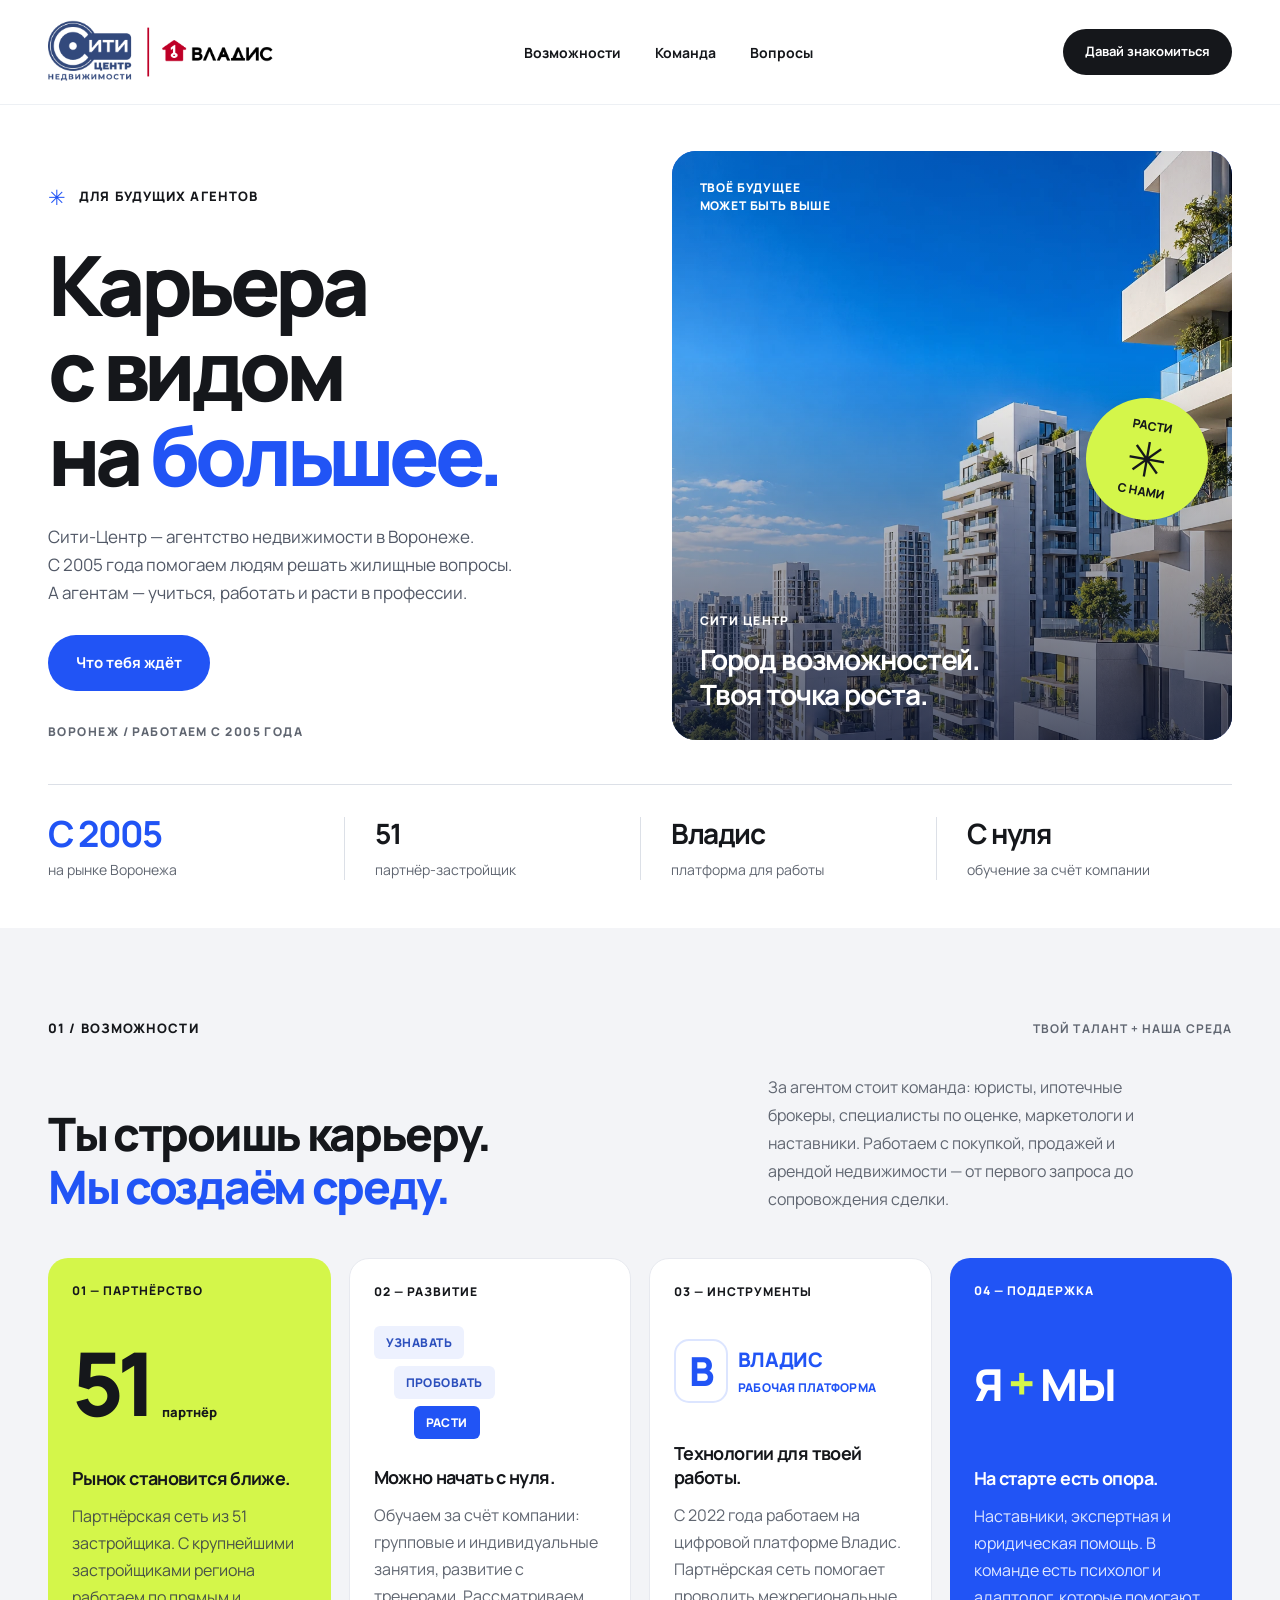
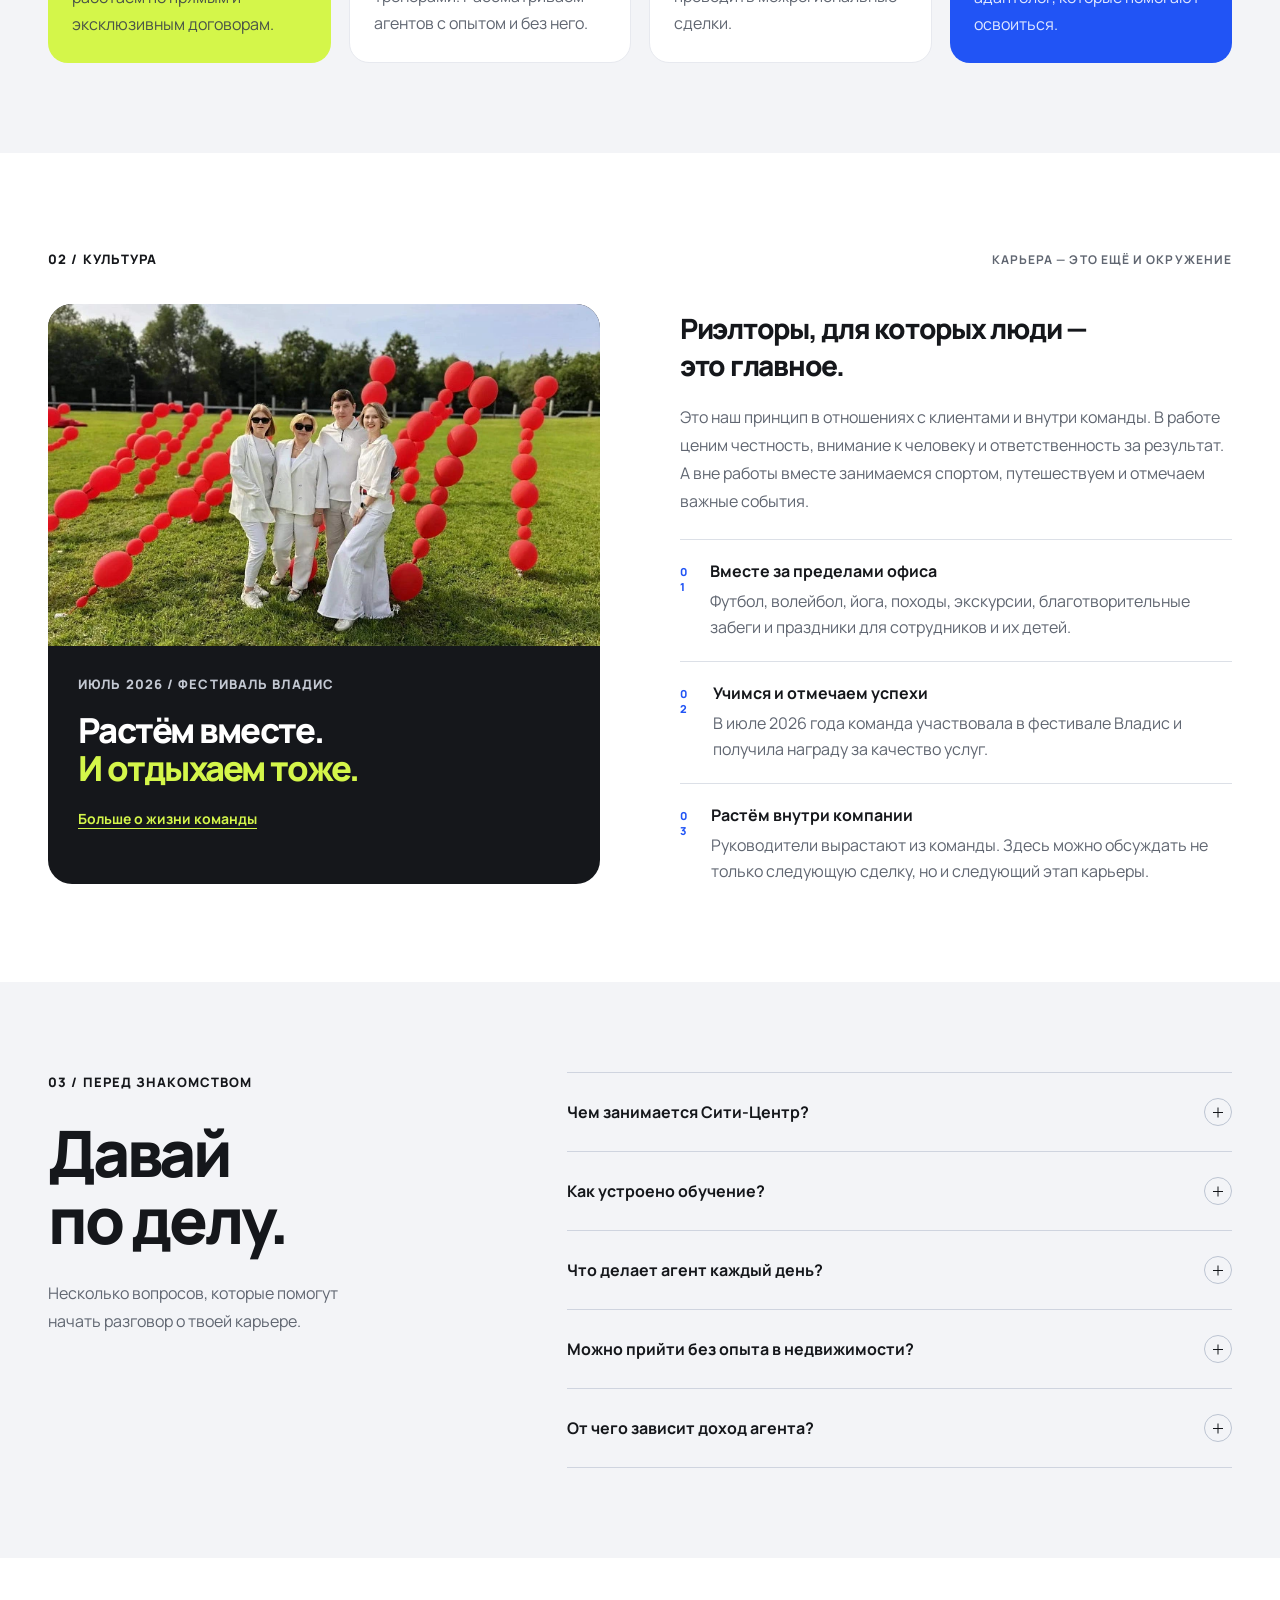
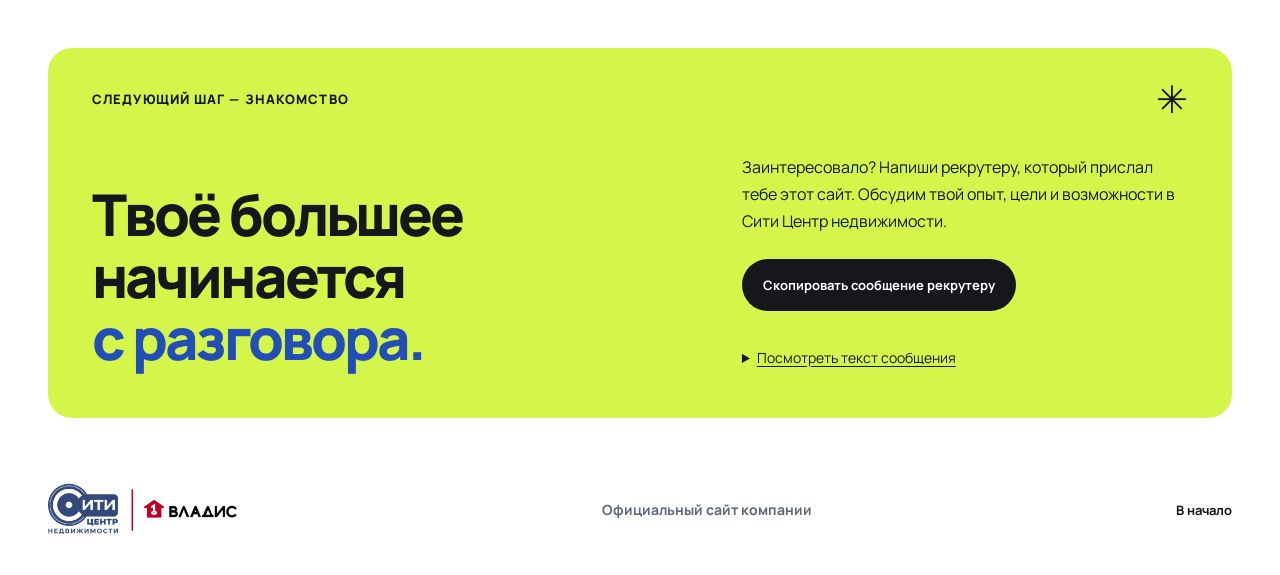
==== index.html @ d43dd305 "Publish standalone City Centre careers website" ====
<!doctype html>
<html lang="ru">
<head>
  <meta charset="UTF-8">
  <meta name="viewport" content="width=device-width, initial-scale=1">
  <meta name="theme-color" content="#2154f5">
  <title>Карьера в Сити-Центр — недвижимость, Воронеж</title>
  <meta name="description" content="Сити-Центр: агентство недвижимости в Воронеже с 2005 года. Обучение с нуля, наставники, юридическая поддержка, 51 партнёр-застройщик и платформа Владис.">
  <meta property="og:title" content="Карьера в Сити-Центр — люди здесь главное">
  <meta property="og:description" content="Начни или продолжи карьеру в недвижимости: обучение за счёт компании, поддержка специалистов, платформа Владис и активная жизнь команды в Воронеже.">
  <meta property="og:type" content="website">
  <link rel="icon" type="image/svg+xml" href="data:image/svg+xml,%3Csvg xmlns='http://www.w3.org/2000/svg' viewBox='0 0 32 32'%3E%3Crect width='32' height='32' rx='8' fill='%232154f5'/%3E%3Cpath d='M23 9a10 10 0 1 0 0 14' fill='none' stroke='%23d4f64a' stroke-width='5'/%3E%3C/svg%3E">
  <link rel="stylesheet" href="assets/site.css">
  <script src="assets/site.js" defer></script>
</head>
<body>
  <a class="skip-link" href="#main">К содержанию</a>
  <header class="header">
    <div class="container header-inner">
      <a class="brand" href="#top" aria-label="Сити Центр недвижимости — в начало">
        <img class="brand-logo" src="assets/company-logo.png" alt="Сити-Центр недвижимости" width="327" height="93">
      </a>
      <nav class="desktop-nav" aria-label="Главная навигация">
        <a href="#possibilities">Возможности</a><a href="#culture">Команда</a><a href="#questions">Вопросы</a>
      </nav>
      <a class="button button-dark header-cta" href="#meet">Давай знакомиться</a>
      <button class="menu-toggle" aria-label="Открыть меню" aria-expanded="false" aria-controls="mobile-nav"><span></span><span></span></button>
    </div>
    <nav class="mobile-nav" id="mobile-nav" aria-label="Мобильная навигация" hidden>
      <a href="#possibilities">Возможности</a><a href="#culture">Команда</a><a href="#questions">Вопросы</a><a href="#meet">Давай знакомиться</a>
    </nav>
  </header>
  <main id="main">
    <section class="hero container" id="top">
      <div class="hero-copy">
        <p class="eyebrow"><span class="tiny-cross" aria-hidden="true">✳</span> ДЛЯ БУДУЩИХ АГЕНТОВ</p>
        <h1>Карьера<br>с видом<br>на <span>большее.</span></h1>
        <p class="hero-description">Сити-Центр — агентство недвижимости в Воронеже.<br class="desktop-break"> С 2005 года помогаем людям решать жилищные вопросы.<br>А агентам — учиться, работать и расти в профессии.</p>
        <a class="button button-blue" href="#possibilities">Что тебя ждёт</a>
        <p class="hero-footnote">ВОРОНЕЖ / РАБОТАЕМ С 2005 ГОДА</p>
      </div>
      <div class="hero-art">
        <img src="assets/career-hero.webp" alt="Архитектурная композиция современного города" width="1024" height="1024" fetchpriority="high">
        <div class="hero-art-shade"></div>
        <span class="art-top">ТВОЁ БУДУЩЕЕ<br>МОЖЕТ БЫТЬ ВЫШЕ</span>
        <div class="art-label"><span>СИТИ ЦЕНТР</span><p>Город возможностей.<br>Твоя точка роста.</p></div>
        <div class="art-sticker" aria-hidden="true"><span>РАСТИ</span><span class="sticker-star">✳</span><span>С НАМИ</span></div>
      </div>
    </section>
    <div class="container facts" aria-label="Что есть в Сити Центр недвижимости">
      <div class="fact"><strong>С 2005</strong><span>на рынке Воронежа</span></div>
      <div class="fact"><strong>51</strong><span>партнёр-застройщик</span></div>
      <div class="fact"><strong>Владис</strong><span>платформа для работы</span></div>
      <div class="fact"><strong>С нуля</strong><span>обучение за счёт компании</span></div>
    </div>
    <section class="possibilities section" id="possibilities">
      <div class="container">
        <div class="section-heading"><p class="eyebrow">01 / ВОЗМОЖНОСТИ</p><span class="section-aside">ТВОЙ ТАЛАНТ + НАША СРЕДА</span></div>
        <div class="heading-grid"><h2>Ты строишь карьеру.<br><span>Мы создаём среду.</span></h2><p>За агентом стоит команда: юристы, ипотечные брокеры, специалисты по оценке, маркетологи и наставники. Работаем с покупкой, продажей и арендой недвижимости — от первого запроса до сопровождения сделки.</p></div>
        <div class="benefits-grid">
          <article class="benefit benefit-lime"><span class="card-index">01 — ПАРТНЁРСТВО</span><div class="partner-stat">51<span>партнёр</span></div><div><h3>Рынок становится ближе.</h3><p>Партнёрская сеть из 51 застройщика. С крупнейшими застройщиками региона работаем по прямым и эксклюзивным договорам.</p></div></article>
          <article class="benefit benefit-white"><span class="card-index">02 — РАЗВИТИЕ</span><div class="learning-visual" aria-hidden="true"><span>УЗНАВАТЬ</span><span>ПРОБОВАТЬ</span><span>РАСТИ</span></div><div><h3>Можно начать с нуля.</h3><p>Обучаем за счёт компании: групповые и индивидуальные занятия, развитие с тренерами. Рассматриваем агентов с опытом и без него.</p></div></article>
          <article class="benefit benefit-white"><span class="card-index">03 — ИНСТРУМЕНТЫ</span><div class="platform-visual" aria-hidden="true"><span class="platform-symbol">В</span><span>ВЛАДИС<small>РАБОЧАЯ ПЛАТФОРМА</small></span></div><div><h3>Технологии для твоей работы.</h3><p>С 2022 года работаем на цифровой платформе Владис. Партнёрская сеть помогает проводить межрегиональные сделки.</p></div></article>
          <article class="benefit benefit-blue"><span class="card-index">04 — ПОДДЕРЖКА</span><div class="team-visual" aria-hidden="true">Я <span>+</span> МЫ</div><div><h3>На старте есть опора.</h3><p>Наставники, экспертная и юридическая помощь. В команде есть психолог и адаптолог, которые помогают освоиться.</p></div></article>
        </div>
      </div>
    </section>
    <section class="culture container section" id="culture">
      <div class="section-heading"><p class="eyebrow">02 / КУЛЬТУРА</p><span class="section-aside">КАРЬЕРА — ЭТО ЕЩЁ И ОКРУЖЕНИЕ</span></div>
      <div class="culture-grid">
        <figure class="culture-statement culture-real"><img src="assets/team-festival.webp" alt="Команда Сити-Центр на фестивале Владис, июль 2026 года" width="763" height="472" loading="lazy"><figcaption><p class="eyebrow">ИЮЛЬ 2026 / ФЕСТИВАЛЬ ВЛАДИС</p><h2>Растём вместе.<br><span>И отдыхаем тоже.</span></h2><a class="text-link" href="https://xn-----flckcgia1cckawdfre3e.xn--p1ai/corporate-life/" target="_blank" rel="noopener">Больше о жизни команды</a></figcaption></figure>
        <div class="culture-copy"><p class="large-copy">Риэлторы, для которых люди — это главное.</p><p>Это наш принцип в отношениях с клиентами и внутри команды. В работе ценим честность, внимание к человеку и ответственность за результат. А вне работы вместе занимаемся спортом, путешествуем и отмечаем важные события.</p><div class="culture-point"><span>01</span><div><h3>Вместе за пределами офиса</h3><p>Футбол, волейбол, йога, походы, экскурсии, благотворительные забеги и праздники для сотрудников и их детей.</p></div></div><div class="culture-point"><span>02</span><div><h3>Учимся и отмечаем успехи</h3><p>В июле 2026 года команда участвовала в фестивале Владис и получила награду за качество услуг.</p></div></div><div class="culture-point"><span>03</span><div><h3>Растём внутри компании</h3><p>Руководители вырастают из команды. Здесь можно обсуждать не только следующую сделку, но и следующий этап карьеры.</p></div></div></div>
      </div>
    </section>
    <section class="questions section" id="questions">
      <div class="container faq-grid">
        <div><p class="eyebrow">03 / ПЕРЕД ЗНАКОМСТВОМ</p><h2>Давай<br>по делу.</h2><p class="faq-intro">Несколько вопросов, которые помогут начать разговор о твоей карьере.</p></div>
        <div class="faq-list">
          <details><summary>Чем занимается Сити-Центр?<span class="faq-plus" aria-hidden="true"></span></summary><div class="faq-answer">Мы — агентство полного цикла в Воронеже, работаем с 2005 года. Помогаем покупать, продавать и арендовать недвижимость, подбирать ипотеку, оценивать объекты и сопровождать сделки.</div></details>
          <details><summary>Как устроено обучение?<span class="faq-plus" aria-hidden="true"></span></summary><div class="faq-answer">Есть обучение за счёт компании, занятия в группе и индивидуально. На сайте опубликованы документы собственного учебного центра. <a class="text-link" href="https://xn-----flckcgia1cckawdfre3e.xn--p1ai/about/tsentr-obrazovaniya/" target="_blank" rel="noopener">Посмотреть центр образования</a>.</div></details>
          <details><summary>Что делает агент каждый день?<span class="faq-plus" aria-hidden="true"></span></summary><div class="faq-answer">Общается с клиентами, подбирает и презентует объекты, организует показы, ведёт переговоры и работает в CRM. Юристы, ипотечные брокеры и другие специалисты помогают по своей части сделки.</div></details>
          <details><summary>Можно прийти без опыта в недвижимости?<span class="faq-plus" aria-hidden="true"></span></summary><div class="faq-answer">Да. На позиции специалистов по недвижимости рассматриваем кандидатов с опытом и без него. Важны общительность, внимание к клиентам и готовность учиться. Требования к выбранной роли обсудим на встрече.</div></details>
          <details><summary>От чего зависит доход агента?<span class="faq-plus" aria-hidden="true"></span></summary><div class="faq-answer">В партнёрской модели доход агента зависит от результатов сделок. Конкретный процент, формат сотрудничества и условия для выбранной роли обсуждаются с рекрутером.</div></details>
        </div>
      </div>
    </section>
    <section class="meet container" id="meet">
      <div class="meet-top"><p class="eyebrow">СЛЕДУЮЩИЙ ШАГ — ЗНАКОМСТВО</p><span aria-hidden="true">✳</span></div>
      <div class="meet-grid"><h2>Твоё большее<br>начинается<br><span>с разговора.</span></h2><div class="meet-copy"><p>Заинтересовало? Напиши рекрутеру, который прислал тебе этот сайт. Обсудим твой опыт, цели и возможности в Сити Центр недвижимости.</p><button class="button button-dark" id="copy-message">Скопировать сообщение рекрутеру</button><p class="copy-feedback" id="copy-feedback" role="status" aria-live="polite"></p><details class="message-fallback"><summary>Посмотреть текст сообщения</summary><p id="message-text">Здравствуйте! Познакомился(ась) с Сити Центр недвижимости. Хочу узнать больше о работе агента, корпоративном обучении и условиях сотрудничества. Когда можем пообщаться?</p></details></div></div>
    </section>
  </main>
  <footer class="footer container"><a class="brand footer-brand" href="#top"><img class="brand-logo" src="assets/company-logo.png" alt="Сити-Центр недвижимости" width="327" height="93" loading="lazy"></a><a class="official-site" href="https://xn-----flckcgia1cckawdfre3e.xn--p1ai/" target="_blank" rel="noopener">Официальный сайт компании</a><a href="#top">В начало</a></footer>
</body>
</html>
---- assets/site.css ----
@import url('./fonts.css');
:root{--blue:#2154f5;--lime:#d4f64a;--ink:#15171b;--muted:#606671;--paper:#f3f4f7;--line:#dce0e7;--radius:24px;font-family:Manrope,Arial,sans-serif;color:var(--ink);background:#fff;font-synthesis:none}
*{box-sizing:border-box}html{scroll-behavior:smooth;scroll-padding-top:100px}body{margin:0}button,a,summary{-webkit-tap-highlight-color:transparent}a{color:inherit;text-decoration:none}button{font:inherit}button,summary{cursor:pointer}p,h1,h2,h3{margin:0}img{max-width:100%;display:block}::selection{background:var(--lime);color:var(--ink)}:focus-visible{outline:3px solid var(--blue);outline-offset:5px}.container{max-width:1320px;width:calc(100% - 96px);margin-inline:auto}.eyebrow{font-size:.8125rem;font-weight:750;letter-spacing:.085em;line-height:1.6}.skip-link{position:fixed;top:-80px;left:16px;padding:12px;background:var(--lime);z-index:100}.skip-link:focus{top:16px}.header{background:rgba(255,255,255,.96);position:sticky;top:0;z-index:20;border-bottom:1px solid #edf0f4;backdrop-filter:blur(14px)}.header-inner{height:104px;display:flex;align-items:center;justify-content:space-between;gap:30px}.brand{display:flex;align-items:center;gap:10px;flex-shrink:0}.brand-mark{width:43px;height:43px;border-radius:12px;background:var(--blue);color:var(--lime);font-size:3.25rem;font-weight:800;line-height:.65;padding:4px 0 0 7px}.brand-name{font-weight:800;font-size:1.35rem;letter-spacing:-.055em;line-height:1.05}.brand-name span{display:block;font-size:.625rem;letter-spacing:.175em;margin-top:7px}.desktop-nav{display:flex;gap:34px;font-size:.875rem;font-weight:650}.desktop-nav a:hover,.footer>a:last-child:hover{color:var(--blue)}.button{display:inline-flex;align-items:center;justify-content:center;border:0;border-radius:100px;padding:18px 28px;line-height:1.35;font-weight:700;font-size:.9375rem;transition:transform .2s,background .2s;min-height:52px;text-align:center}.button:hover{transform:translateY(-2px)}.button-dark{background:var(--ink);color:white}.button-dark:hover{background:#353b45}.button-blue{background:var(--blue);color:white}.button-blue:hover{background:#1543d6}.header-cta{font-size:.8125rem;padding:14px 22px;min-height:46px}.menu-toggle,.mobile-nav{display:none}.hero{display:grid;grid-template-columns:1.05fr 1fr;gap:35px;padding-top:46px;padding-bottom:44px;align-items:stretch}.hero-copy{padding:30px 0 0}.tiny-cross{color:var(--blue);font-size:1.3rem;vertical-align:middle;margin-right:8px}.hero h1{font-size:clamp(3.6rem,6.5vw,6rem);font-weight:800;line-height:1.02;letter-spacing:-.067em;margin:28px 0 26px}.hero h1>span{color:var(--blue)}.hero-description{font-size:1.0625rem;line-height:1.65;margin-bottom:28px;color:#515866}.hero-footnote{font-size:.6875rem;letter-spacing:.12em;font-weight:750;color:var(--muted);margin-top:32px}.hero-art{position:relative;background:#153cc5;border-radius:var(--radius);overflow:hidden;min-height:580px}.hero-art>img{width:100%;height:100%;object-fit:cover;position:absolute;inset:0}.hero-art-shade{position:absolute;inset:0;background:linear-gradient(180deg,rgba(8,22,72,.15),transparent 35%,rgba(8,18,49,.7))}.art-top{position:absolute;top:28px;left:28px;font-weight:750;font-size:.75rem;letter-spacing:.07em;color:white;line-height:1.5}.art-label{position:absolute;bottom:28px;left:28px;color:white}.art-label>span{font-weight:750;font-size:.6875rem;letter-spacing:.12em}.art-label p{margin-top:12px;font-size:1.75rem;font-weight:700;line-height:1.25;letter-spacing:-.04em}.art-sticker{position:absolute;top:42%;right:24px;transform:rotate(10deg);border-radius:50%;background:var(--lime);width:122px;height:122px;display:flex;flex-direction:column;align-items:center;justify-content:center;font-size:.75rem;font-weight:800;line-height:1.1;color:var(--ink);box-shadow:0 3px 15px #00000015}.sticker-star{font-size:3rem;line-height:1.1}.facts{display:grid;grid-template-columns:repeat(4,1fr);border-top:1px solid var(--line);padding-block:32px 48px}.fact{display:flex;flex-direction:column;gap:8px;padding-left:30px;border-left:1px solid var(--line)}.fact:first-child{border-left:0;padding-left:0}.fact strong{font-size:1.75rem;letter-spacing:-.05em;line-height:1.2}.fact:first-child strong{color:var(--blue);font-size:2.25rem;line-height:.93}.fact span{font-size:.8125rem;color:var(--muted);line-height:1.5}.section{padding-block:90px}.possibilities{background:var(--paper)}.section-heading{display:flex;justify-content:space-between;gap:24px;margin-bottom:34px}.section-aside{font-size:.6875rem;font-weight:700;letter-spacing:.09em;color:var(--muted);line-height:1.8}.heading-grid{display:grid;grid-template-columns:1.4fr 1fr;gap:70px;align-items:end;margin-bottom:45px}h2{font-size:clamp(2.25rem,3.6vw,3.4rem);line-height:1.15;letter-spacing:-.05em;font-weight:800}.heading-grid h2 span{color:var(--blue)}.heading-grid>p{font-size:1rem;line-height:1.75;color:var(--muted);max-width:410px}.benefits-grid{display:grid;grid-template-columns:repeat(4,1fr);gap:18px}.benefit{padding:24px;border-radius:20px;display:flex;flex-direction:column;min-height:398px;justify-content:space-between;gap:26px}.benefit-lime{background:var(--lime)}.benefit-white{background:white;border:1px solid #e7e9ef}.benefit-blue{background:var(--blue);color:#fff}.card-index{font-size:.625rem;font-weight:750;letter-spacing:.085em}.benefit h3{font-size:1.125rem;letter-spacing:-.035em;line-height:1.35;margin-bottom:12px}.benefit p{font-size:.875rem;line-height:1.7;color:#495348}.benefit-white p{color:var(--muted)}.benefit-blue p{color:#e0e8ff}.partner-stat{font-size:5.5rem;line-height:.9;letter-spacing:-.08em;font-weight:750;display:flex;align-items:flex-end;gap:12px}.partner-stat>span{font-size:.8125rem;letter-spacing:0;line-height:1.5}.learning-visual{display:flex;flex-direction:column;align-items:flex-start;gap:7px;font-size:.6875rem;font-weight:750;letter-spacing:.04em}.learning-visual span{padding:8px 12px;background:#edf1fe;border-radius:6px;color:#2d50bd}.learning-visual span:nth-child(2){margin-left:20px}.learning-visual span:nth-child(3){margin-left:40px;background:var(--blue);color:#fff}.platform-visual{display:flex;align-items:center;gap:10px;color:var(--blue);font-size:1.25rem;font-weight:800;letter-spacing:-.035em}.platform-visual small{font-size:.5625rem;letter-spacing:.02em;display:block;margin-top:6px}.platform-symbol{display:flex;align-items:center;justify-content:center;width:54px;height:64px;border:2px solid #dce5ff;border-radius:15px;font-size:2.5rem}.team-visual{font-size:2.75rem;font-weight:800;letter-spacing:-.04em;white-space:nowrap}.team-visual span{color:var(--lime);font-size:3rem}.culture{padding-top:96px;padding-bottom:98px}.culture-grid{display:grid;grid-template-columns:1fr 1fr;gap:80px}.culture-statement{background:var(--ink);border-radius:var(--radius);padding:36px 40px;min-height:500px;display:flex;flex-direction:column;justify-content:space-between;color:white}.culture-star{font-size:4.25rem;color:var(--lime);line-height:1}.culture-statement h2{font-size:clamp(2.4rem,3.8vw,3.75rem);line-height:1.1}.culture-statement h2 span{color:var(--lime)}.culture-copy{padding-top:6px}.large-copy{font-size:1.75rem;font-weight:750;letter-spacing:-.045em;line-height:1.3;margin-bottom:20px;max-width:410px}.culture-copy>p:not(.large-copy){font-size:1rem;line-height:1.75;color:var(--muted);margin-bottom:24px}.culture-point{display:flex;gap:23px;border-top:1px solid var(--line);padding-top:20px;margin-top:20px}.culture-point>span{font-size:.6875rem;font-weight:750;color:var(--blue);padding-top:4px}.culture-point h3{font-size:1rem;margin-bottom:6px}.culture-point p{font-size:.875rem;line-height:1.65;color:var(--muted)}.questions{background:var(--paper)}.faq-grid{display:grid;grid-template-columns:.8fr 1.3fr;gap:110px}.faq-grid h2{font-size:4rem;line-height:1.05;margin-top:26px}.faq-intro{font-size:1rem;line-height:1.75;color:var(--muted);margin-top:25px;max-width:300px}.faq-list{border-top:1px solid #cfd4df}.faq-list details{border-bottom:1px solid #cfd4df}.faq-list summary{list-style:none;display:flex;align-items:center;justify-content:space-between;gap:24px;padding:25px 0;font-size:1rem;font-weight:650;line-height:1.5}.faq-list summary::-webkit-details-marker{display:none}.faq-plus{position:relative;flex-shrink:0;width:28px;height:28px;border:1px solid #bcc4d2;border-radius:50%}.faq-plus::before,.faq-plus::after{content:"";position:absolute;background:var(--ink);width:10px;height:1px;top:13px;left:8px}.faq-plus::after{transform:rotate(90deg);transition:transform .2s}details[open] .faq-plus::after{transform:rotate(0)}details[open] summary{color:var(--blue)}.faq-answer{font-size:.9375rem;line-height:1.75;color:var(--muted);padding:0 50px 24px 0}.meet{background:var(--lime);border-radius:var(--radius);padding:32px 44px 48px;margin-top:90px;margin-bottom:65px}.meet-top{display:flex;justify-content:space-between;align-items:center;margin-bottom:35px}.meet-top>span{font-size:2.4rem;line-height:1}.meet-grid{display:grid;grid-template-columns:1.3fr 1fr;gap:70px;align-items:end}.meet h2{font-size:clamp(2.5rem,4.5vw,4.25rem);line-height:1.08}.meet h2 span{color:#234eb7}.meet-copy>p:first-child{font-size:1rem;line-height:1.7;margin-bottom:24px}.meet-copy .button{font-size:.8125rem;padding:16px 21px}.copy-feedback{min-height:1.6em;font-size:.8125rem;font-weight:650;line-height:1.6;margin-top:12px}.message-fallback{font-size:.75rem;line-height:1.7}.message-fallback summary{text-decoration:underline;text-underline-offset:3px}.message-fallback p{margin-top:10px;user-select:all}.footer{display:flex;align-items:center;justify-content:space-between;gap:32px;padding-bottom:38px}.footer>p{font-size:.625rem;font-weight:750;color:var(--muted);letter-spacing:.09em}.footer>a:last-child{font-size:.8125rem;font-weight:700}.footer-brand .brand-mark{width:35px;height:35px;font-size:2.6rem;border-radius:10px;padding-left:5px}.footer-brand .brand-name{font-size:1.1rem}.footer-brand .brand-name span{font-size:.5rem}
@media(min-width:1600px){.hero h1{font-size:6.25rem}.hero-art{min-height:640px}}
@media(max-width:1150px){.container{width:calc(100% - 64px)}.hero{gap:28px}.hero-art{min-height:545px}.hero h1{font-size:5rem}.benefits-grid{grid-template-columns:repeat(2,1fr)}.benefit{min-height:355px;padding:28px}.partner-stat{font-size:6rem}.culture-grid{gap:45px}.faq-grid{gap:65px}.heading-grid{gap:35px}.desktop-nav{gap:20px}.meet-grid{gap:35px}.art-label p{font-size:1.5rem}}
@media(max-width:850px){.container{width:calc(100% - 40px)}.header-inner{height:82px;gap:20px}.desktop-nav,.header-cta{display:none}.menu-toggle{display:flex;flex-direction:column;gap:6px;justify-content:center;align-items:center;width:46px;height:46px;border:1px solid var(--line);border-radius:50%;background:white}.menu-toggle span{display:block;width:18px;height:2px;background:var(--ink);transition:transform .2s}.menu-toggle[aria-expanded=true] span:first-child{transform:translateY(4px) rotate(45deg)}.menu-toggle[aria-expanded=true] span:last-child{transform:translateY(-4px) rotate(-45deg)}.mobile-nav:not([hidden]){display:flex;flex-direction:column;padding:8px 20px 22px;gap:0;border-top:1px solid var(--line)}.mobile-nav a{padding:12px 0;font-size:.9375rem;font-weight:650}.hero{grid-template-columns:1.1fr 1fr;padding-top:25px;gap:20px}.hero h1{font-size:clamp(3.25rem,7.6vw,4.3rem)}.hero-copy{padding-top:14px}.hero-art{min-height:510px}.hero-description{font-size:.9375rem}.hero-footnote{font-size:.625rem;line-height:1.8}.art-label{left:20px;bottom:22px}.art-label p{font-size:1.25rem}.art-top{left:20px;top:24px;font-size:.625rem}.art-sticker{right:12px;width:95px;height:95px}.sticker-star{font-size:2.4rem}.art-sticker>span:not(.sticker-star){font-size:.625rem}.facts{padding-bottom:32px;gap:14px}.fact{padding-left:16px}.fact strong{font-size:1.35rem}.fact span{font-size:.75rem}.section{padding-block:65px}.section-aside{display:none}.heading-grid{grid-template-columns:1fr;gap:22px}.heading-grid>p{max-width:610px}.culture-grid{grid-template-columns:1fr;gap:34px}.culture-statement{min-height:420px}.culture-statement h2{font-size:3.4rem}.culture-copy{padding-top:0}.large-copy{max-width:none}.faq-grid{gap:40px;grid-template-columns:.75fr 1fr}.faq-grid h2{font-size:3.3rem}.meet{padding:26px 28px 34px;margin-top:65px;margin-bottom:40px}.meet-grid{grid-template-columns:1fr;gap:30px}.meet h2{font-size:3.5rem}.meet-copy{max-width:550px}.footer>p{display:none}}
@media(max-width:600px){html{scroll-padding-top:88px}.container{width:calc(100% - 36px)}.brand-mark{width:37px;height:37px;font-size:2.9rem;padding-left:5px}.brand-name{font-size:1.2rem}.brand-name span{font-size:.5625rem}.header-inner{height:75px}.hero{grid-template-columns:1fr;padding-top:23px;gap:27px;padding-bottom:30px}.hero-copy{padding-top:0}.eyebrow{font-size:.6875rem}.hero h1{font-size:clamp(3.4rem,13vw,5rem);margin-top:20px;margin-bottom:21px;letter-spacing:-.055em}.hero-description{font-size:1rem;margin-bottom:22px}.hero-footnote{margin-top:22px;font-size:.625rem}.hero-art{min-height:395px;aspect-ratio:1.02}.art-label p{font-size:1.5rem}.art-top{font-size:.6875rem}.art-sticker{width:112px;height:112px;right:18px;top:36%}.sticker-star{font-size:2.9rem}.facts{grid-template-columns:1fr 1fr;padding-block:25px 30px;gap:28px 18px}.fact{padding-left:16px}.fact:nth-child(3){border:0;padding-left:0}.fact strong{font-size:1.55rem}.fact span{font-size:.75rem}.section{padding-block:50px}.section-heading{margin-bottom:24px}h2{font-size:2.25rem}.heading-grid{gap:20px;margin-bottom:28px}.heading-grid>p{font-size:.9375rem;line-height:1.75}.benefits-grid{grid-template-columns:1fr;gap:14px}.benefit{min-height:335px;padding:26px}.card-index{font-size:.6875rem}.benefit h3{font-size:1.25rem}.benefit p{font-size:.9375rem}.partner-stat{font-size:6rem}.partner-stat>span{font-size:1rem}.learning-visual{font-size:.75rem;gap:5px}.learning-visual span{padding:7px 12px}.platform-visual{font-size:1.6rem}.platform-visual small{font-size:.6875rem}.team-visual{font-size:3.5rem}.culture-grid{gap:29px}.culture-statement{min-height:390px;padding:28px}.culture-statement h2{font-size:2.75rem}.culture-star{font-size:3.75rem}.large-copy{font-size:1.625rem}.culture-point{gap:18px}.culture-point p{font-size:.9375rem}.faq-grid{grid-template-columns:1fr;gap:28px}.faq-grid h2{font-size:3.2rem;margin-top:18px}.faq-intro{max-width:360px;margin-top:18px;font-size:.9375rem}.faq-list summary{font-size:.9375rem;gap:18px;padding:22px 0}.faq-answer{padding-right:10px}.meet{padding:25px 24px 30px;border-radius:20px;margin-top:48px}.meet-top{align-items:start;gap:15px;margin-bottom:28px}.meet-top .eyebrow{font-size:.625rem;max-width:180px}.meet-top>span{font-size:2rem}.meet h2{font-size:clamp(2rem,9vw,3rem)}.meet-grid{gap:25px}.meet-copy>p:first-child{font-size:.9375rem}.meet-copy .button{width:100%;padding-inline:15px;font-size:.75rem}.message-fallback{font-size:.8125rem}.footer{padding-bottom:28px;gap:15px}.footer>a:last-child{font-size:.75rem}.footer-brand .brand-name{font-size:1rem}}
@media(prefers-reduced-motion:reduce){html{scroll-behavior:auto}*{transition:none!important}}

/* Readable copy and compact secondary labels. */
.hero-footnote,.section-aside,.card-index,.art-label>span,.learning-visual,.platform-visual small,.footer>p{font-size:.75rem}.fact span{font-size:.875rem}.benefit p,.culture-point p,.faq-answer,.faq-list summary,.meet-copy>p:first-child{font-size:1rem}.copy-feedback,.message-fallback{font-size:.875rem}
@media(max-width:600px){.art-top,.eyebrow,.hero-footnote,.card-index,.meet-top .eyebrow{font-size:.75rem}.meet-copy .button{font-size:.875rem}.faq-list summary,.benefit p,.culture-point p,.meet-copy>p:first-child{font-size:1rem}.fact span{font-size:.875rem}}

h1,h2,h3{overflow-wrap:anywhere}.hero-copy,.culture-statement,.meet-copy,.benefit,.faq-grid>div{min-width:0}

.hero-art{min-width:0;width:100%}

.facts{grid-template-columns:repeat(4,minmax(0,1fr))}.fact{min-width:0;overflow-wrap:anywhere}.art-label{right:20px;overflow-wrap:anywhere}.partner-stat{flex-wrap:wrap}.team-visual{white-space:normal}.faq-list summary{overflow-wrap:anywhere}.footer{flex-wrap:wrap}
@media(max-width:600px){.facts{grid-template-columns:repeat(2,minmax(0,1fr))}}

body{overflow-wrap:anywhere}.platform-visual{flex-wrap:wrap}.meet-top .eyebrow{min-width:0;flex:1}.header .brand{min-width:0;flex-shrink:1}.brand-name{min-width:0}.brand-mark,.menu-toggle{flex-shrink:0}.brand-mark{font-size:52px}.footer-brand .brand-mark{font-size:41px}
@media(max-width:600px){.brand-mark{font-size:46px}}

.brand-logo{width:226px;height:auto;max-width:100%;object-fit:contain}.header .brand{max-width:226px}.footer-brand .brand-logo{width:190px}.culture-real{margin:0;padding:0;overflow:hidden;min-height:0;justify-content:flex-start}.culture-real>img{width:100%;height:auto;object-fit:cover}.culture-real figcaption{padding:28px 30px 32px}.culture-real h2{font-size:clamp(2rem,2.7vw,2.7rem);margin:16px 0 20px}.culture-real .eyebrow{color:#c3c8d2}.text-link{text-decoration:underline;text-underline-offset:4px;font-weight:650}.culture-real .text-link{font-size:.875rem;color:var(--lime)}.faq-answer .text-link{color:var(--blue)}.official-site{font-size:.875rem;color:var(--muted);font-weight:650}.official-site:hover{color:var(--blue)}
@media(max-width:850px){.brand-logo{width:205px}.header .brand{max-width:calc(100% - 68px)}}
@media(max-width:600px){.brand-logo{width:195px}.footer-brand .brand-logo{width:165px}.culture-real figcaption{padding:24px}.culture-real h2{font-size:2rem}.official-site{font-size:.875rem}}
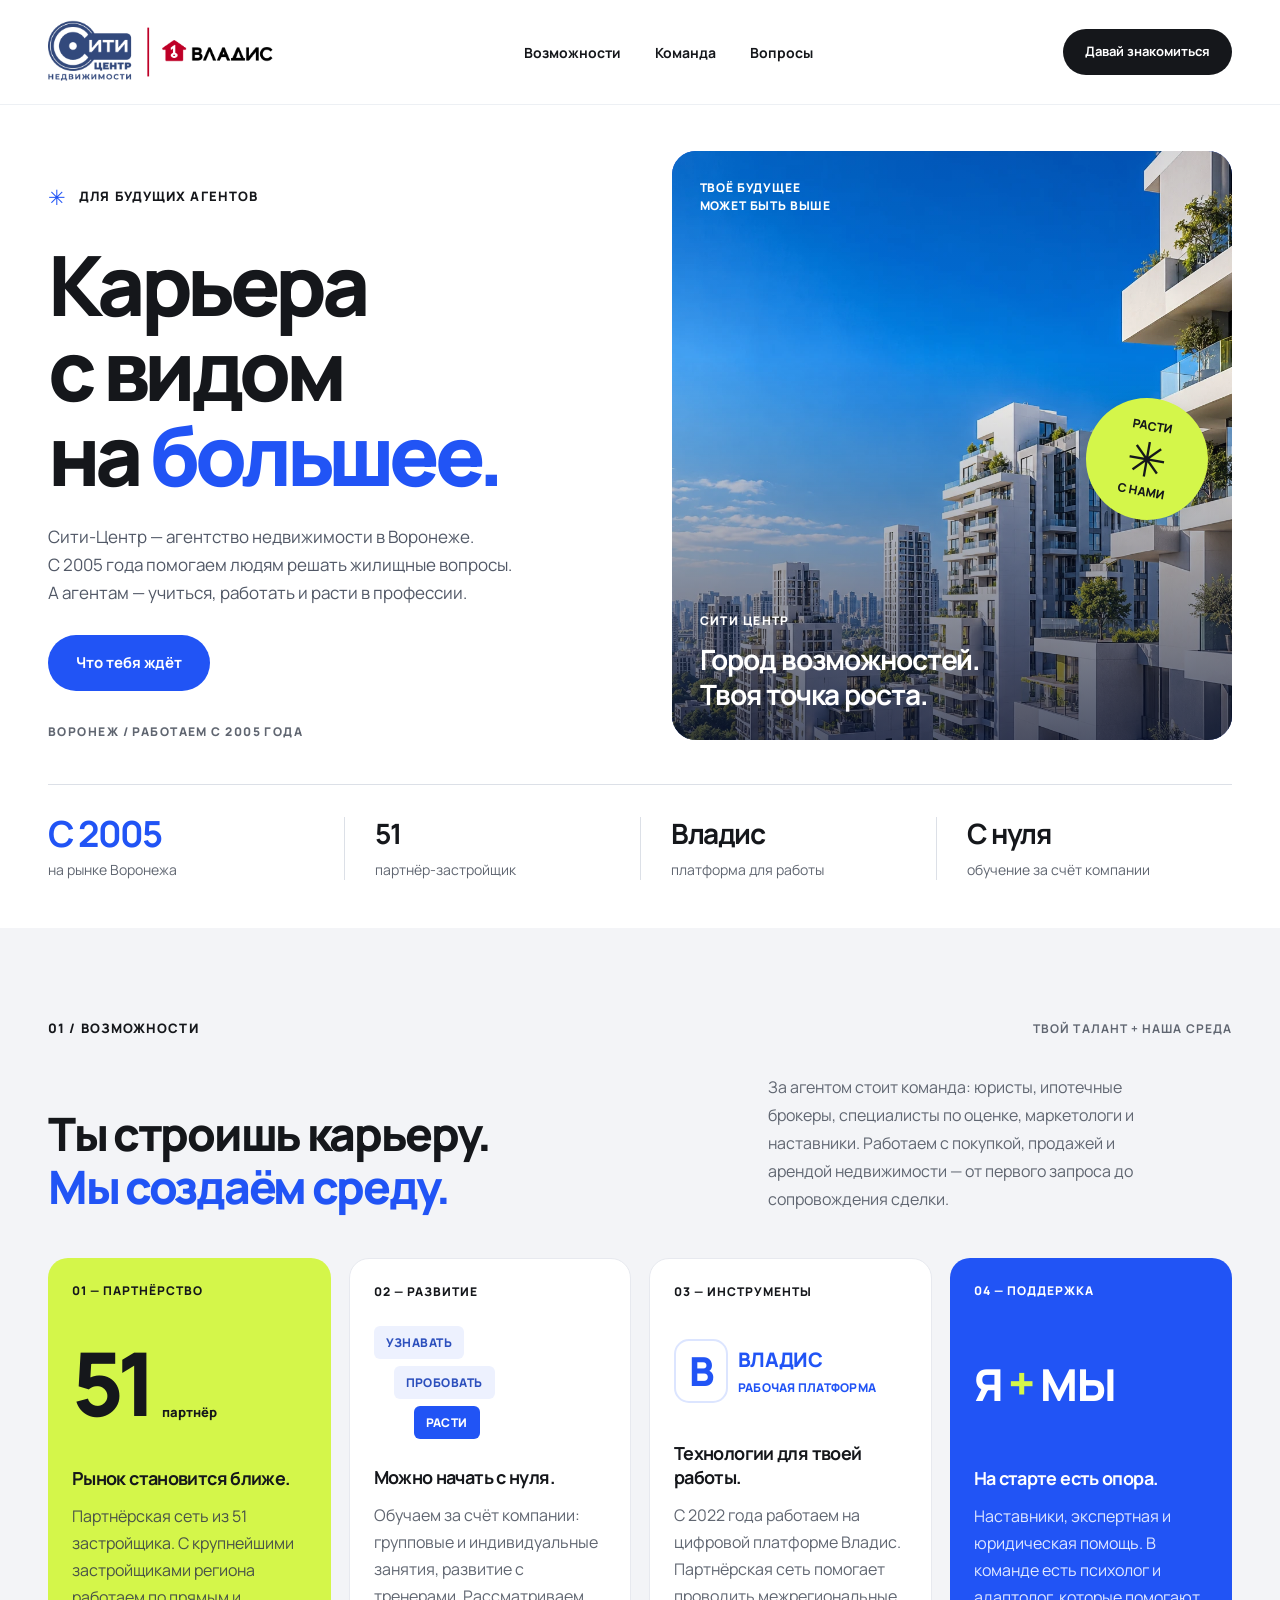
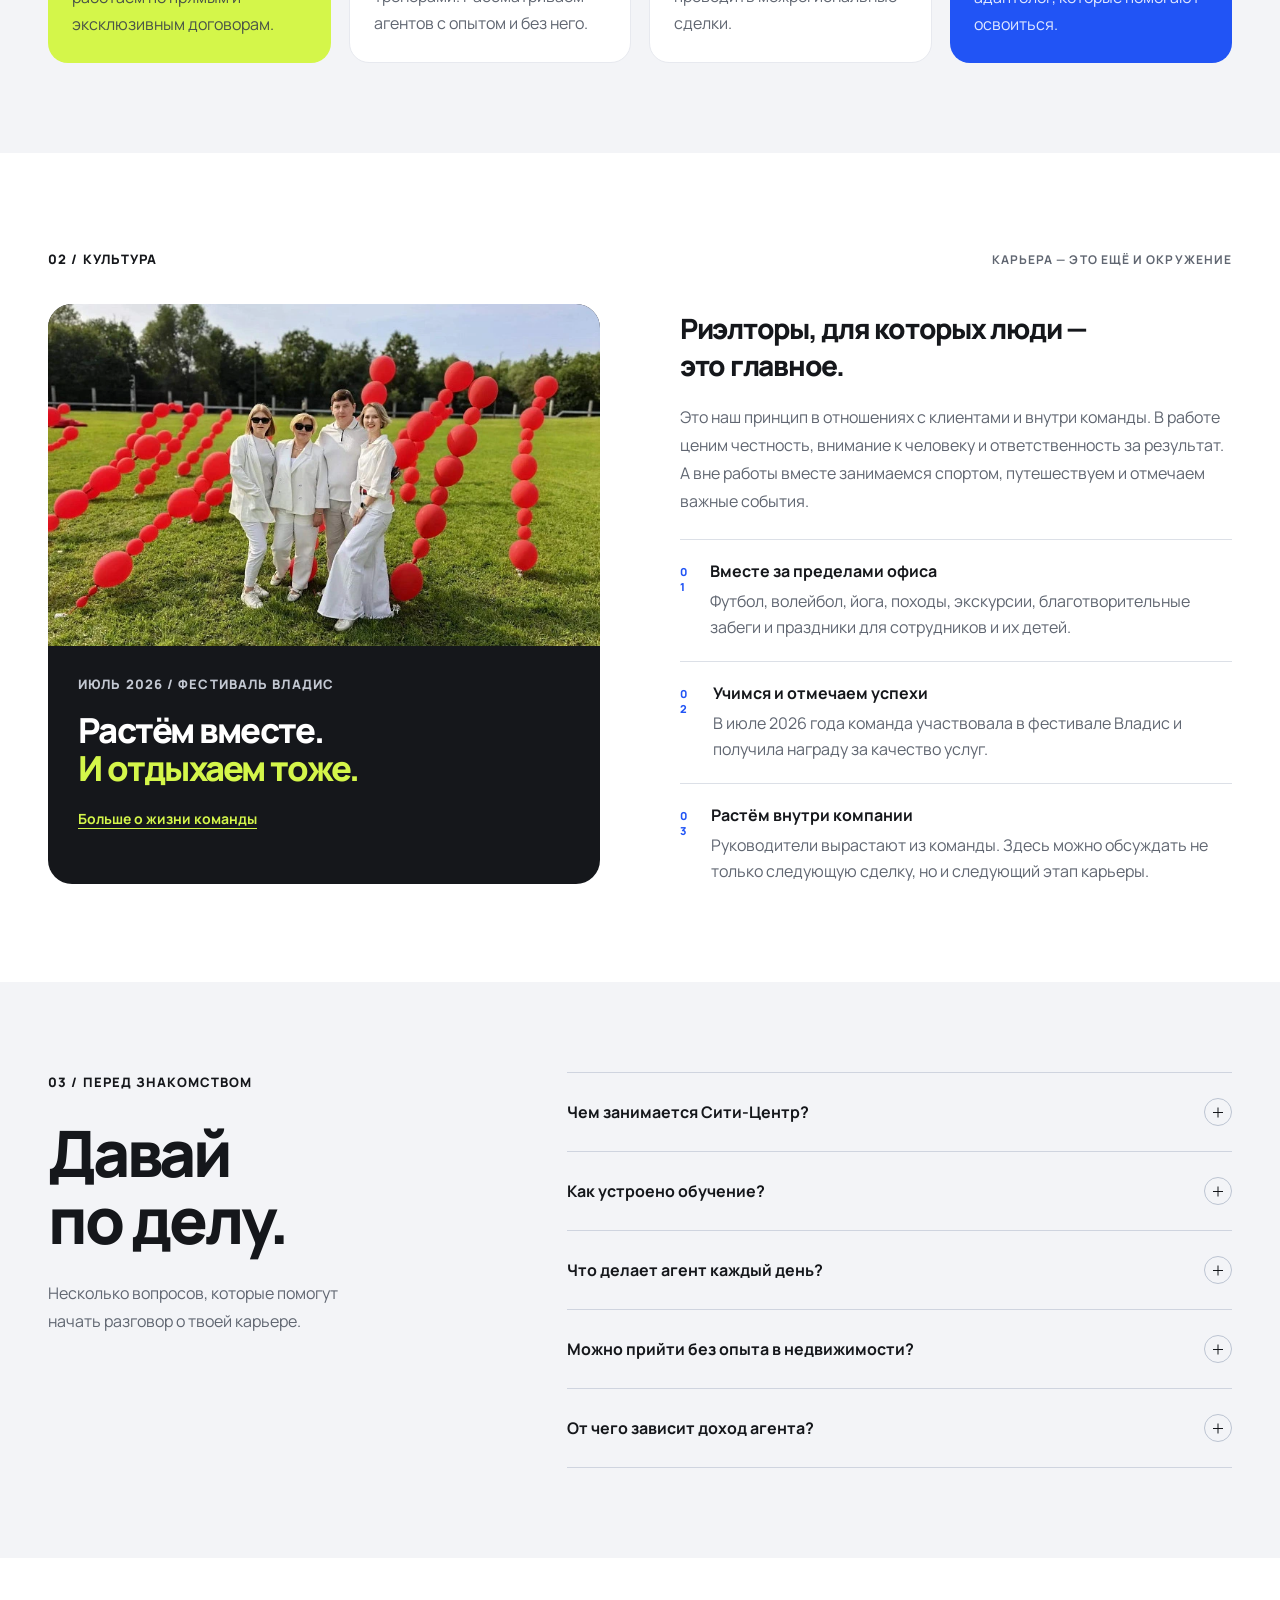
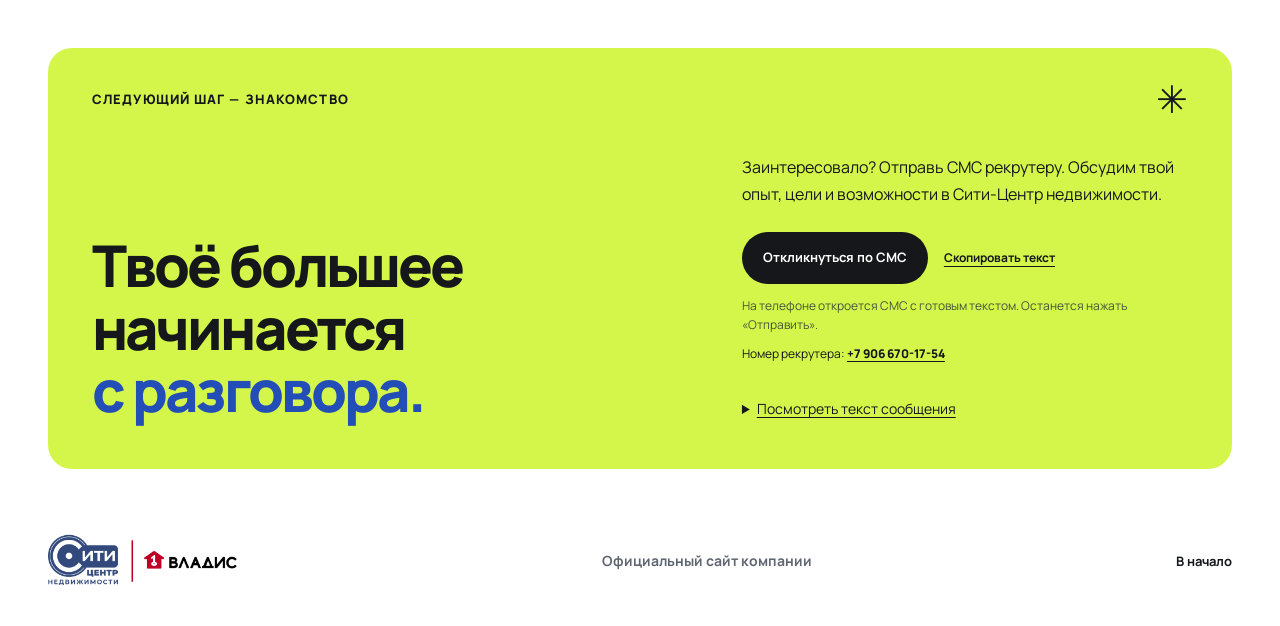
==== commit 57e27650: "Add candidate SMS reply with prefilled recruiter number and message" ====
--- a/index.html
+++ b/index.html
@@ -86,7 +86,7 @@
     </section>
     <section class="meet container" id="meet">
       <div class="meet-top"><p class="eyebrow">СЛЕДУЮЩИЙ ШАГ — ЗНАКОМСТВО</p><span aria-hidden="true">✳</span></div>
-      <div class="meet-grid"><h2>Твоё большее<br>начинается<br><span>с разговора.</span></h2><div class="meet-copy"><p>Заинтересовало? Напиши рекрутеру, который прислал тебе этот сайт. Обсудим твой опыт, цели и возможности в Сити Центр недвижимости.</p><button class="button button-dark" id="copy-message">Скопировать сообщение рекрутеру</button><p class="copy-feedback" id="copy-feedback" role="status" aria-live="polite"></p><details class="message-fallback"><summary>Посмотреть текст сообщения</summary><p id="message-text">Здравствуйте! Познакомился(ась) с Сити Центр недвижимости. Хочу узнать больше о работе агента, корпоративном обучении и условиях сотрудничества. Когда можем пообщаться?</p></details></div></div>
+      <div class="meet-grid"><h2>Твоё большее<br>начинается<br><span>с разговора.</span></h2><div class="meet-copy"><p>Заинтересовало? Отправь СМС рекрутеру. Обсудим твой опыт, цели и возможности в Сити-Центр недвижимости.</p><div class="meet-actions"><a class="button button-dark" id="send-sms" href="sms:+79066701754?body=%D0%97%D0%B4%D1%80%D0%B0%D0%B2%D1%81%D1%82%D0%B2%D1%83%D0%B9%D1%82%D0%B5!%20%D0%A5%D0%BE%D1%87%D1%83%20%D1%80%D0%B0%D0%B1%D0%BE%D1%82%D0%B0%D1%82%D1%8C%20%D0%B2%20%C2%AB%D0%A1%D0%B8%D1%82%D0%B8-%D0%A6%D0%B5%D0%BD%D1%82%D1%80%20%D0%BD%D0%B5%D0%B4%D0%B2%D0%B8%D0%B6%D0%B8%D0%BC%D0%BE%D1%81%D1%82%D0%B8%C2%BB.%20%D0%9F%D0%BE%D0%B4%D1%81%D0%BA%D0%B0%D0%B6%D0%B8%D1%82%D0%B5%2C%20%D0%BF%D0%BE%D0%B6%D0%B0%D0%BB%D1%83%D0%B9%D1%81%D1%82%D0%B0%2C%20%D1%83%D1%81%D0%BB%D0%BE%D0%B2%D0%B8%D1%8F%20%D1%80%D0%B0%D0%B1%D0%BE%D1%82%D1%8B%20%D0%B0%D0%B3%D0%B5%D0%BD%D1%82%D0%B0%20%D0%B8%20%D0%BE%D0%B1%D1%83%D1%87%D0%B5%D0%BD%D0%B8%D1%8F.%20%D0%9A%D0%BE%D0%B3%D0%B4%D0%B0%20%D0%BC%D0%BE%D0%B6%D0%B5%D0%BC%20%D0%BF%D0%BE%D0%BE%D0%B1%D1%89%D0%B0%D1%82%D1%8C%D1%81%D1%8F%3F" data-phone="+79066701754" aria-describedby="sms-note">Откликнуться по СМС</a><button class="copy-button" id="copy-message" type="button">Скопировать текст</button></div><p class="sms-note" id="sms-note">На телефоне откроется СМС с готовым текстом. Останется нажать «Отправить».</p><p class="recruiter-contact">Номер рекрутера: <a href="tel:+79066701754">+7 906 670-17-54</a></p><p class="copy-feedback" id="copy-feedback" role="status" aria-live="polite"></p><details class="message-fallback"><summary>Посмотреть текст сообщения</summary><p id="message-text" tabindex="-1">Здравствуйте! Хочу работать в «Сити-Центр недвижимости». Подскажите, пожалуйста, условия работы агента и обучения. Когда можем пообщаться?</p></details></div></div>
     </section>
   </main>
   <footer class="footer container"><a class="brand footer-brand" href="#top"><img class="brand-logo" src="assets/company-logo.png" alt="Сити-Центр недвижимости" width="327" height="93" loading="lazy"></a><a class="official-site" href="https://xn-----flckcgia1cckawdfre3e.xn--p1ai/" target="_blank" rel="noopener">Официальный сайт компании</a><a href="#top">В начало</a></footer>
--- a/assets/site.css
+++ b/assets/site.css
@@ -24,3 +24,5 @@
 .brand-logo{width:226px;height:auto;max-width:100%;object-fit:contain}.header .brand{max-width:226px}.footer-brand .brand-logo{width:190px}.culture-real{margin:0;padding:0;overflow:hidden;min-height:0;justify-content:flex-start}.culture-real>img{width:100%;height:auto;object-fit:cover}.culture-real figcaption{padding:28px 30px 32px}.culture-real h2{font-size:clamp(2rem,2.7vw,2.7rem);margin:16px 0 20px}.culture-real .eyebrow{color:#c3c8d2}.text-link{text-decoration:underline;text-underline-offset:4px;font-weight:650}.culture-real .text-link{font-size:.875rem;color:var(--lime)}.faq-answer .text-link{color:var(--blue)}.official-site{font-size:.875rem;color:var(--muted);font-weight:650}.official-site:hover{color:var(--blue)}
 @media(max-width:850px){.brand-logo{width:205px}.header .brand{max-width:calc(100% - 68px)}}
 @media(max-width:600px){.brand-logo{width:195px}.footer-brand .brand-logo{width:165px}.culture-real figcaption{padding:24px}.culture-real h2{font-size:2rem}.official-site{font-size:.875rem}}
+
+.meet-actions{display:flex;align-items:center;gap:8px 16px;flex-wrap:wrap}.copy-button{border:0;background:transparent;color:var(--ink);font-size:.75rem;font-weight:650;line-height:1.5;padding:10px 0;min-height:44px;text-decoration:underline;text-underline-offset:4px}.copy-button:hover{color:#234eb7}.sms-note{font-size:.75rem;line-height:1.6;margin-top:12px;color:#45543a}.recruiter-contact{font-size:.75rem;line-height:1.6;margin-top:9px}.recruiter-contact a{font-weight:750;white-space:nowrap;text-decoration:underline;text-underline-offset:3px}
